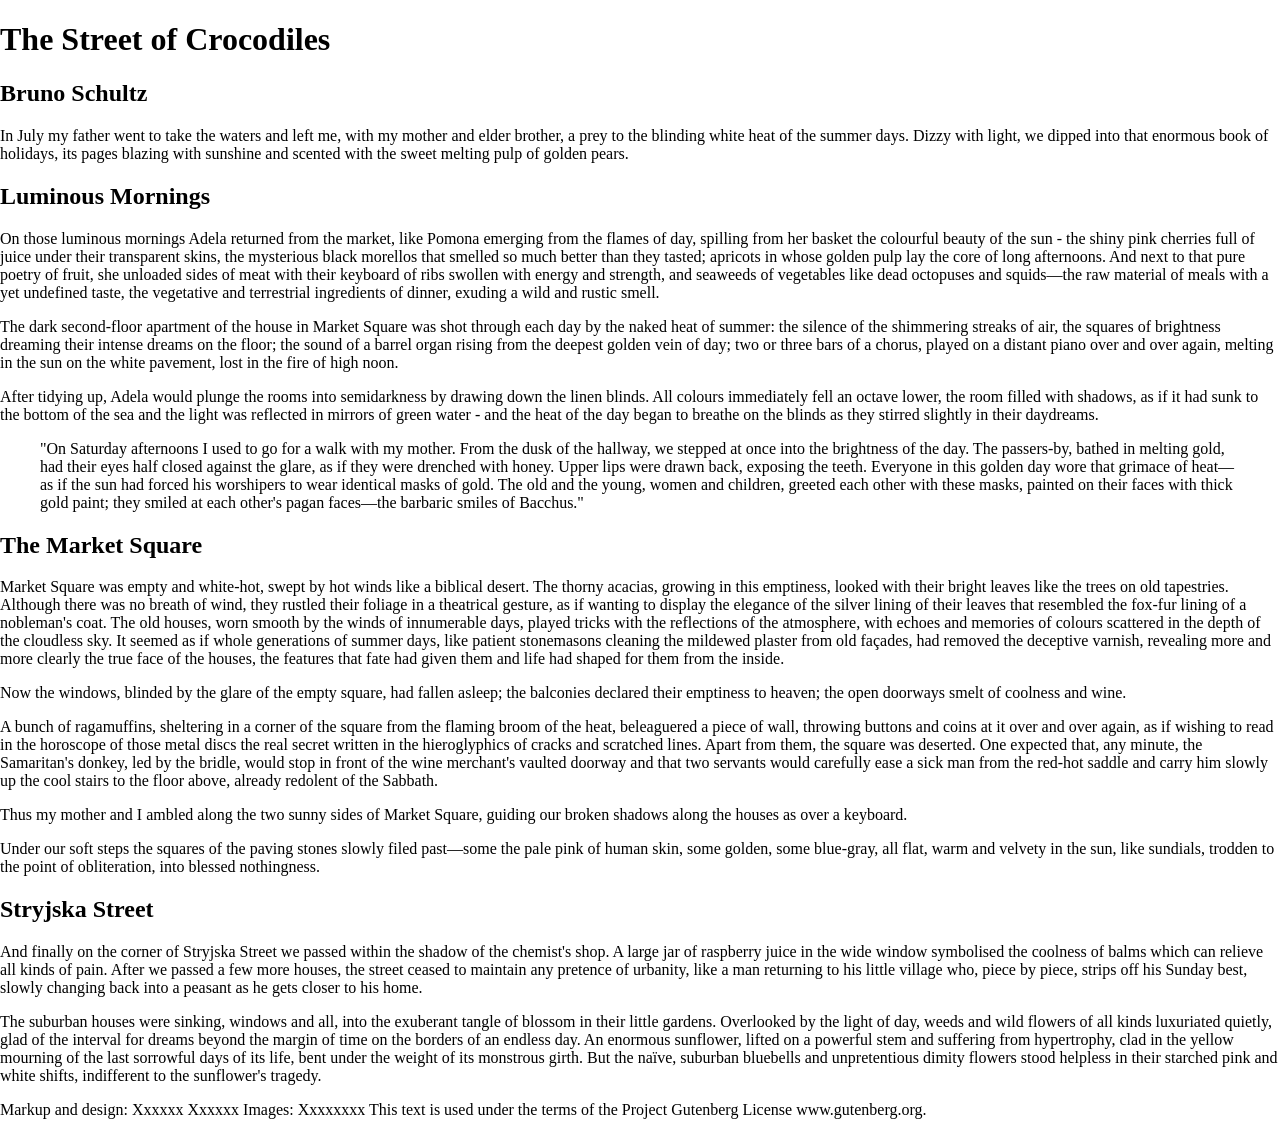
==== index-2.html @ 6c395d3c "Refactor HTML structure and update stylesheets" ====
<!DOCTYPE html>
<html lang="en">
<head>
<meta charset="UTF-8">
  <link href="css/reset.css" type="text/css" rel="stylesheet"/>
  <link href="css/style.css" type="text/css" rel="stylesheet"/>
  <link rel="preconnect" href="https://fonts.googleapis.com">
<link rel="preconnect" href="https://fonts.gstatic.com" crossorigin>
<link href="https://fonts.googleapis.com/css2?family=Merriweather+Sans:ital,wght@0,300..800;1,300..800&family=Merriweather:ital,opsz,wght@0,18..144,300..900;1,18..144,300..900&display=swap" rel="stylesheet">
    
   <title>The Street of Crocodiles</title>
</head>
<body>
   <header>
   <h1>The Street of Crocodiles</h1>
<h2>Bruno Schultz</h2>

<p>In July my father went to take the waters and left me, with my mother and elder brother, a prey to the blinding white heat of the summer days. Dizzy with light, we dipped into that enormous book of holidays, its pages blazing with sunshine and scented with the sweet melting pulp of golden pears.</p>
</header>

<section>
   <h2>Luminous Mornings</h2>

      <p>On those luminous mornings Adela returned from the market, like Pomona emerging from the flames of day, spilling from her basket the colourful beauty of the sun - the shiny pink cherries full of juice under their transparent skins, the mysterious black morellos that smelled so much better than they tasted; apricots in whose golden pulp lay the core of long afternoons. And next to that pure poetry of fruit, she unloaded sides of meat with their keyboard of ribs swollen with energy and strength, and seaweeds of vegetables like dead octopuses and squids—the raw material of meals with a yet undefined taste, the vegetative and terrestrial ingredients of dinner, exuding a wild and rustic smell.</p>

      <p>The dark second-floor apartment of the house in Market Square was shot through each day by the naked heat of summer: the silence of the shimmering streaks of air, the squares of brightness dreaming their intense dreams on the floor; the sound of a barrel organ rising from the deepest golden vein of day; two or three bars of a chorus, played on a distant piano over and over again, melting in the sun on the white pavement, lost in the fire of high noon.</p>

      <p>After tidying up, Adela would plunge the rooms into semidarkness by drawing down the linen blinds. All colours immediately fell an octave lower, the room filled with shadows, as if it had sunk to the bottom of the sea and the light was reflected in mirrors of green water - and the heat of the day began to breathe on the blinds as they stirred slightly in their daydreams.</p>

      <blockquote>
         <p>"On Saturday afternoons I used to go for a walk with my mother. From the dusk of the hallway, we stepped at once into the brightness of the day. The passers-by, bathed in melting gold, had their eyes half closed against the glare, as if they were drenched with honey. Upper lips were drawn back, exposing the teeth. Everyone in this golden day wore that grimace of heat—as if the sun had forced his worshipers to wear identical masks of gold. The old and the young, women and children, greeted each other with these masks, painted on their faces with thick gold paint; they smiled at each other's pagan faces—the barbaric smiles of Bacchus."</p>
   </blockquote>
</section>

<section>
   <h2>The Market Square</h2>

      <p>Market Square was empty and white-hot, swept by hot winds like a biblical desert. The thorny acacias, growing in this emptiness, looked with their bright leaves like the trees on old tapestries. Although there was no breath of wind, they rustled their foliage in a theatrical gesture, as if wanting to display the elegance of the silver lining of their leaves that resembled the fox-fur lining of a nobleman's coat. The old houses, worn smooth by the winds of innumerable days, played tricks with the reflections of the atmosphere, with echoes and memories of colours scattered in the depth of the cloudless sky. It seemed as if whole generations of summer days, like patient stonemasons cleaning the mildewed plaster from old façades, had removed the deceptive varnish, revealing more and more clearly the true face of the houses, the features that fate had given them and life had shaped for them from the inside.</p>

<p>Now the windows, blinded by the glare of the empty square, had fallen asleep; the balconies declared their emptiness to heaven; the open doorways smelt of coolness and wine.</p>

<p>A bunch of ragamuffins, sheltering in a corner of the square from the flaming broom of the heat, beleaguered a piece of wall, throwing buttons and coins at it over and over again, as if wishing to read in the horoscope of those metal discs the real secret written in the hieroglyphics of cracks and scratched lines. Apart from them, the square was deserted. One expected that, any minute, the Samaritan's donkey, led by the bridle, would stop in front of the wine merchant's vaulted doorway and that two servants would carefully ease a sick man from the red-hot saddle and carry him slowly up the cool stairs to the floor above, already redolent of the Sabbath.</p>

<p>Thus my mother and I ambled along the two sunny sides of Market Square, guiding our broken shadows along the houses as over a keyboard.</p>

<p>Under our soft steps the squares of the paving stones slowly filed past—some the pale pink of human skin, some golden, some blue-gray, all flat, warm and velvety in the sun, like sundials, trodden to the point of obliteration, into blessed nothingness.</p>
</section>

<section>
<h2>Stryjska Street</h2>

<p>And finally on the corner of Stryjska Street we passed within the shadow of the chemist's shop. A large jar of raspberry juice in the wide window symbolised the coolness of balms which can relieve all kinds of pain. After we passed a few more houses, the street ceased to maintain any pretence of urbanity, like a man returning to his little village who, piece by piece, strips off his Sunday best, slowly changing back into a peasant as he gets closer to his home.</p>

<p>The suburban houses were sinking, windows and all, into the exuberant tangle of blossom in their little gardens. Overlooked by the light of day, weeds and wild flowers of all kinds luxuriated quietly, glad of the interval for dreams beyond the margin of time on the borders of an endless day. An enormous sunflower, lifted on a powerful stem and suffering from hypertrophy, clad in the yellow mourning of the last sorrowful days of its life, bent under the weight of its monstrous girth. But the naïve, suburban bluebells and unpretentious dimity flowers stood helpless in their starched pink and white shifts, indifferent to the sunflower's tragedy.</p>
</section>

<footer>
<p>Markup and design: Xxxxxx Xxxxxx
Images: Xxxxxxxx 
This text is used under the terms of the Project Gutenberg License www.gutenberg.org.</p>
</footer>
</body>
</html>
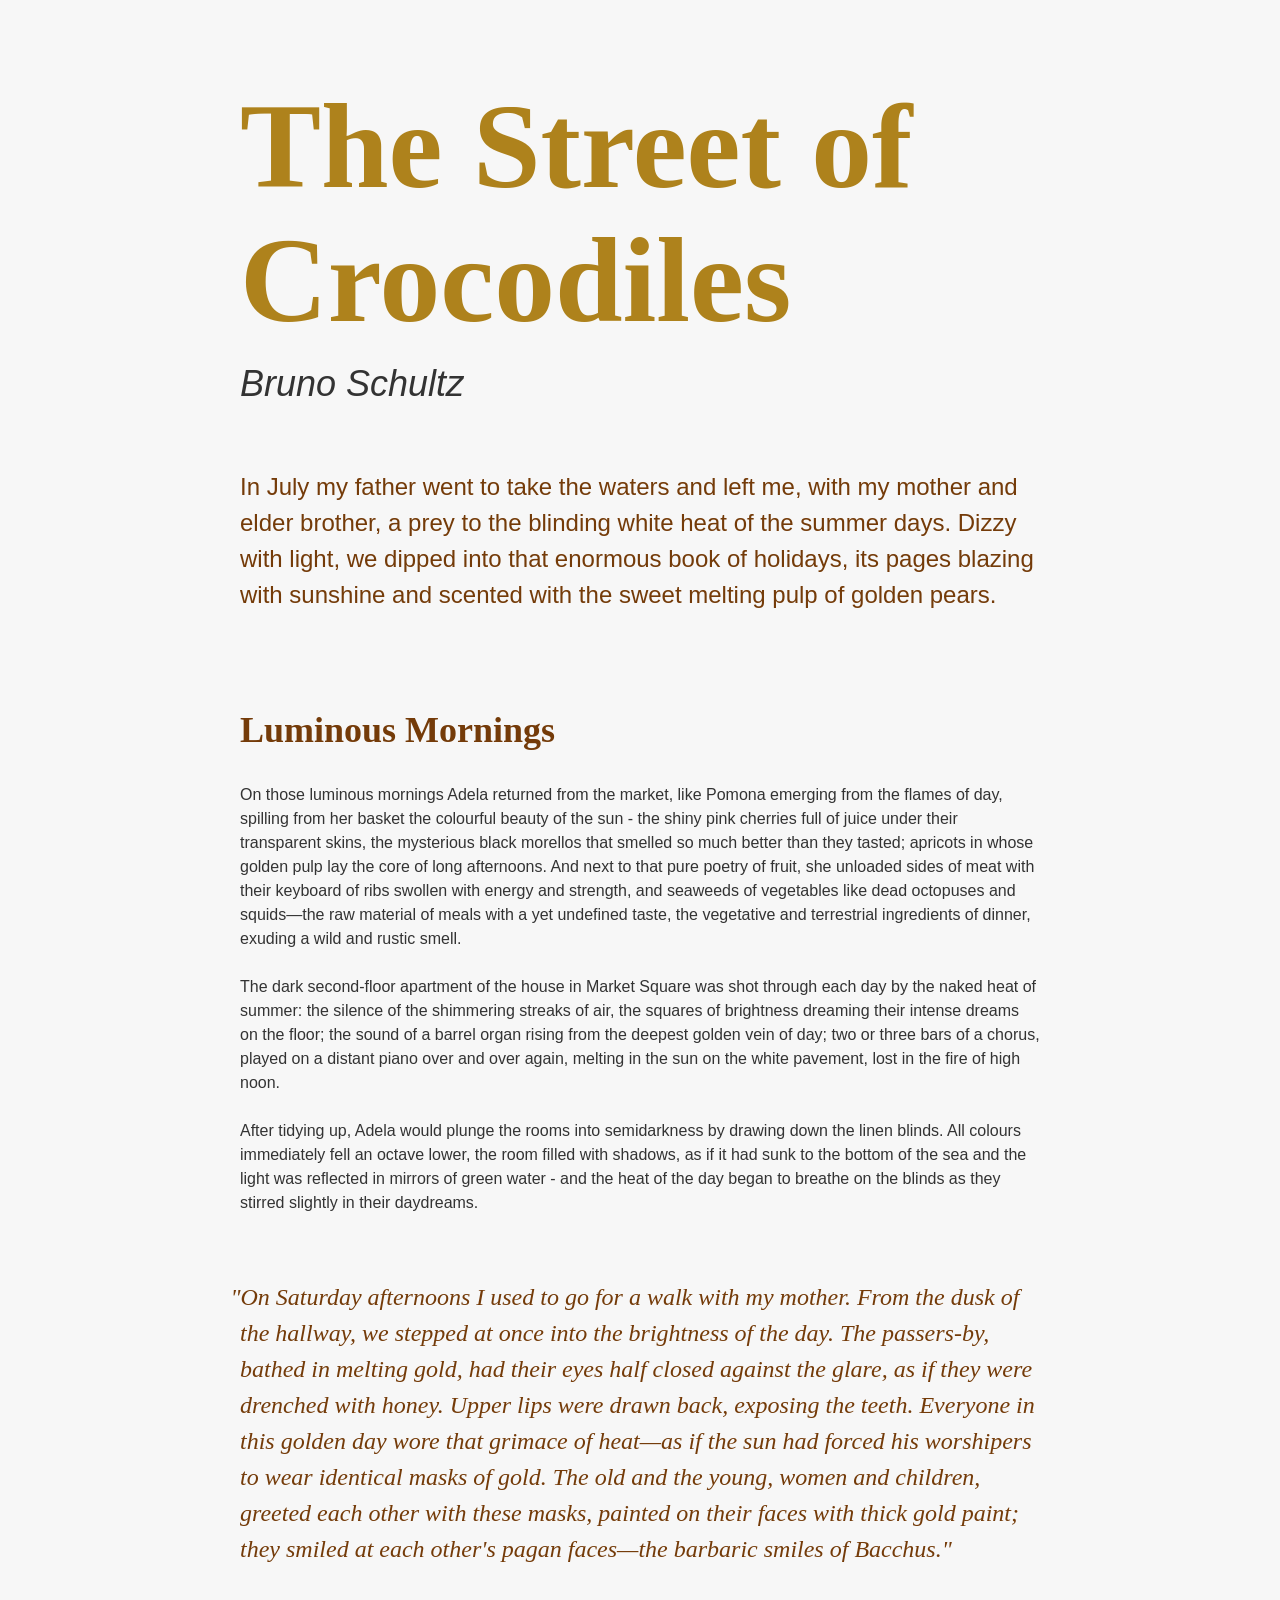
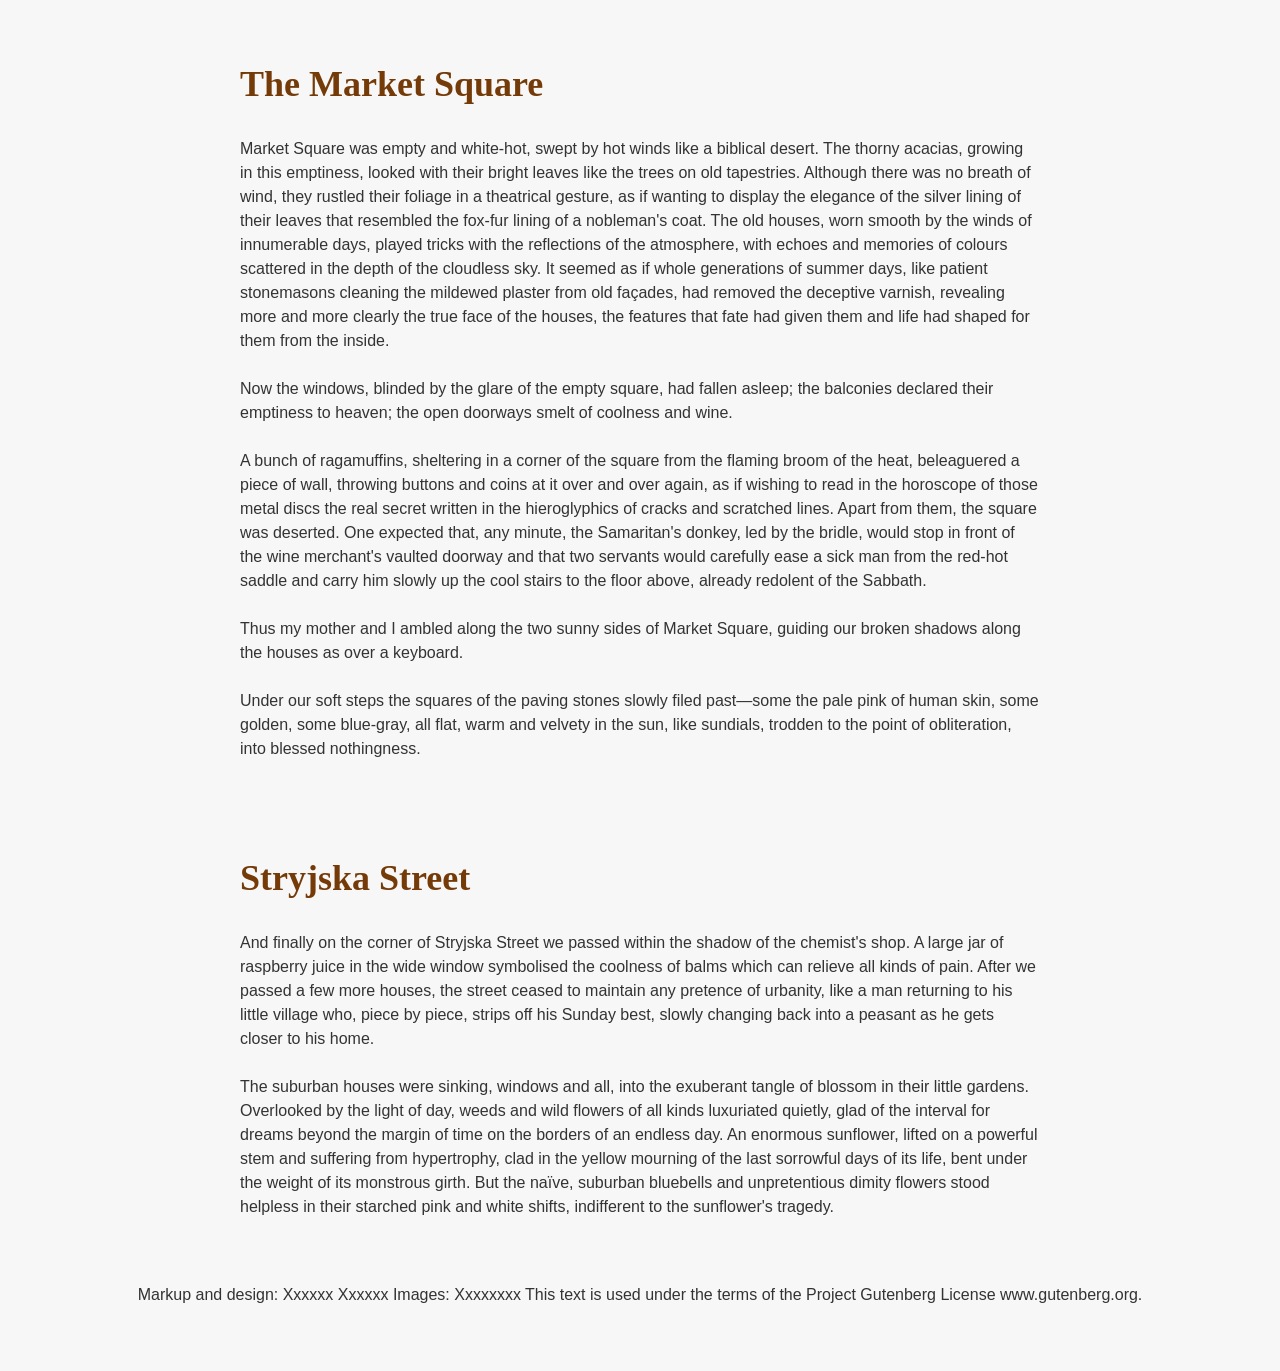
==== commit 1b00038a: "Refresh CSS link in index-2" ====
--- a/index-2.html
+++ b/index-2.html
@@ -2,8 +2,15 @@
 <html lang="en">
 <head>
 <meta charset="UTF-8">
+
+  
   <link href="css/reset.css" type="text/css" rel="stylesheet"/>
-  <link href="css/style.css" type="text/css" rel="stylesheet"/>
+  <link href="css/style.css?v=186a3a0" type="text/css" rel="stylesheet"/>
+
+
+
+
+  
   <link rel="preconnect" href="https://fonts.googleapis.com">
 <link rel="preconnect" href="https://fonts.gstatic.com" crossorigin>
 <link href="https://fonts.googleapis.com/css2?family=Merriweather+Sans:ital,wght@0,300..800;1,300..800&family=Merriweather:ital,opsz,wght@0,18..144,300..900;1,18..144,300..900&display=swap" rel="stylesheet">
@@ -20,11 +27,8 @@
 
 <section>
    <h2>Luminous Mornings</h2>
-
       <p>On those luminous mornings Adela returned from the market, like Pomona emerging from the flames of day, spilling from her basket the colourful beauty of the sun - the shiny pink cherries full of juice under their transparent skins, the mysterious black morellos that smelled so much better than they tasted; apricots in whose golden pulp lay the core of long afternoons. And next to that pure poetry of fruit, she unloaded sides of meat with their keyboard of ribs swollen with energy and strength, and seaweeds of vegetables like dead octopuses and squids—the raw material of meals with a yet undefined taste, the vegetative and terrestrial ingredients of dinner, exuding a wild and rustic smell.</p>
-
       <p>The dark second-floor apartment of the house in Market Square was shot through each day by the naked heat of summer: the silence of the shimmering streaks of air, the squares of brightness dreaming their intense dreams on the floor; the sound of a barrel organ rising from the deepest golden vein of day; two or three bars of a chorus, played on a distant piano over and over again, melting in the sun on the white pavement, lost in the fire of high noon.</p>
-
       <p>After tidying up, Adela would plunge the rooms into semidarkness by drawing down the linen blinds. All colours immediately fell an octave lower, the room filled with shadows, as if it had sunk to the bottom of the sea and the light was reflected in mirrors of green water - and the heat of the day began to breathe on the blinds as they stirred slightly in their daydreams.</p>
 
       <blockquote>
@@ -34,23 +38,16 @@
 
 <section>
    <h2>The Market Square</h2>
-
       <p>Market Square was empty and white-hot, swept by hot winds like a biblical desert. The thorny acacias, growing in this emptiness, looked with their bright leaves like the trees on old tapestries. Although there was no breath of wind, they rustled their foliage in a theatrical gesture, as if wanting to display the elegance of the silver lining of their leaves that resembled the fox-fur lining of a nobleman's coat. The old houses, worn smooth by the winds of innumerable days, played tricks with the reflections of the atmosphere, with echoes and memories of colours scattered in the depth of the cloudless sky. It seemed as if whole generations of summer days, like patient stonemasons cleaning the mildewed plaster from old façades, had removed the deceptive varnish, revealing more and more clearly the true face of the houses, the features that fate had given them and life had shaped for them from the inside.</p>
-
 <p>Now the windows, blinded by the glare of the empty square, had fallen asleep; the balconies declared their emptiness to heaven; the open doorways smelt of coolness and wine.</p>
-
 <p>A bunch of ragamuffins, sheltering in a corner of the square from the flaming broom of the heat, beleaguered a piece of wall, throwing buttons and coins at it over and over again, as if wishing to read in the horoscope of those metal discs the real secret written in the hieroglyphics of cracks and scratched lines. Apart from them, the square was deserted. One expected that, any minute, the Samaritan's donkey, led by the bridle, would stop in front of the wine merchant's vaulted doorway and that two servants would carefully ease a sick man from the red-hot saddle and carry him slowly up the cool stairs to the floor above, already redolent of the Sabbath.</p>
-
 <p>Thus my mother and I ambled along the two sunny sides of Market Square, guiding our broken shadows along the houses as over a keyboard.</p>
-
 <p>Under our soft steps the squares of the paving stones slowly filed past—some the pale pink of human skin, some golden, some blue-gray, all flat, warm and velvety in the sun, like sundials, trodden to the point of obliteration, into blessed nothingness.</p>
 </section>
 
 <section>
 <h2>Stryjska Street</h2>
-
 <p>And finally on the corner of Stryjska Street we passed within the shadow of the chemist's shop. A large jar of raspberry juice in the wide window symbolised the coolness of balms which can relieve all kinds of pain. After we passed a few more houses, the street ceased to maintain any pretence of urbanity, like a man returning to his little village who, piece by piece, strips off his Sunday best, slowly changing back into a peasant as he gets closer to his home.</p>
-
 <p>The suburban houses were sinking, windows and all, into the exuberant tangle of blossom in their little gardens. Overlooked by the light of day, weeds and wild flowers of all kinds luxuriated quietly, glad of the interval for dreams beyond the margin of time on the borders of an endless day. An enormous sunflower, lifted on a powerful stem and suffering from hypertrophy, clad in the yellow mourning of the last sorrowful days of its life, bent under the weight of its monstrous girth. But the naïve, suburban bluebells and unpretentious dimity flowers stood helpless in their starched pink and white shifts, indifferent to the sunflower's tragedy.</p>
 </section>
 
--- a/css/style.css
+++ b/css/style.css
@@ -0,0 +1,68 @@
+body {
+    background: #f7f7f7;
+    color: #333333;
+    font-family: "Merriweather Sans", sans-serif;
+}
+
+section, header {
+    width: 80%;
+    max-width: 800px;
+    margin: auto;
+}
+
+/* Typography */
+
+h1, h2 {
+    font-family: "Merriweather", serif;
+}
+
+h1, h2, blockquote {
+    color: #743B09;
+}
+
+h1 {
+    font-size: 7.594rem;
+    line-height: 1.1;
+    color: #AE821C;
+    margin: 5rem 0 1rem 0;
+}
+
+h2 {
+    font-size: 2.250rem;
+    margin: 6rem 0 2rem 0;
+}
+
+header h2 {
+    font-family: "Merriweather Sans", sans-serif;
+    font-weight: 300;
+    color: #333333;
+    font-style: oblique;
+    margin: 1rem 0 4rem 0;
+}
+
+header p {
+    font-family: "Merriweather Sans", sans-serif;
+    font-size: 1.5rem;
+    font-weight: 300;
+    color: #743B09;
+}
+
+p, blockquote {
+    margin-bottom: 1.5rem;
+    line-height: 1.5;
+}
+
+blockquote {
+    font-family: "Merriweather", serif;
+    line-height: 1.6;
+    font-style: italic;
+    font-size: 1.5rem;
+    hanging-punctuation: first;
+    text-indent: -0.6rem;
+    margin: 4rem 0 2rem 0;
+}
+
+footer {
+    text-align: center;
+    margin: 4rem 0;
+}
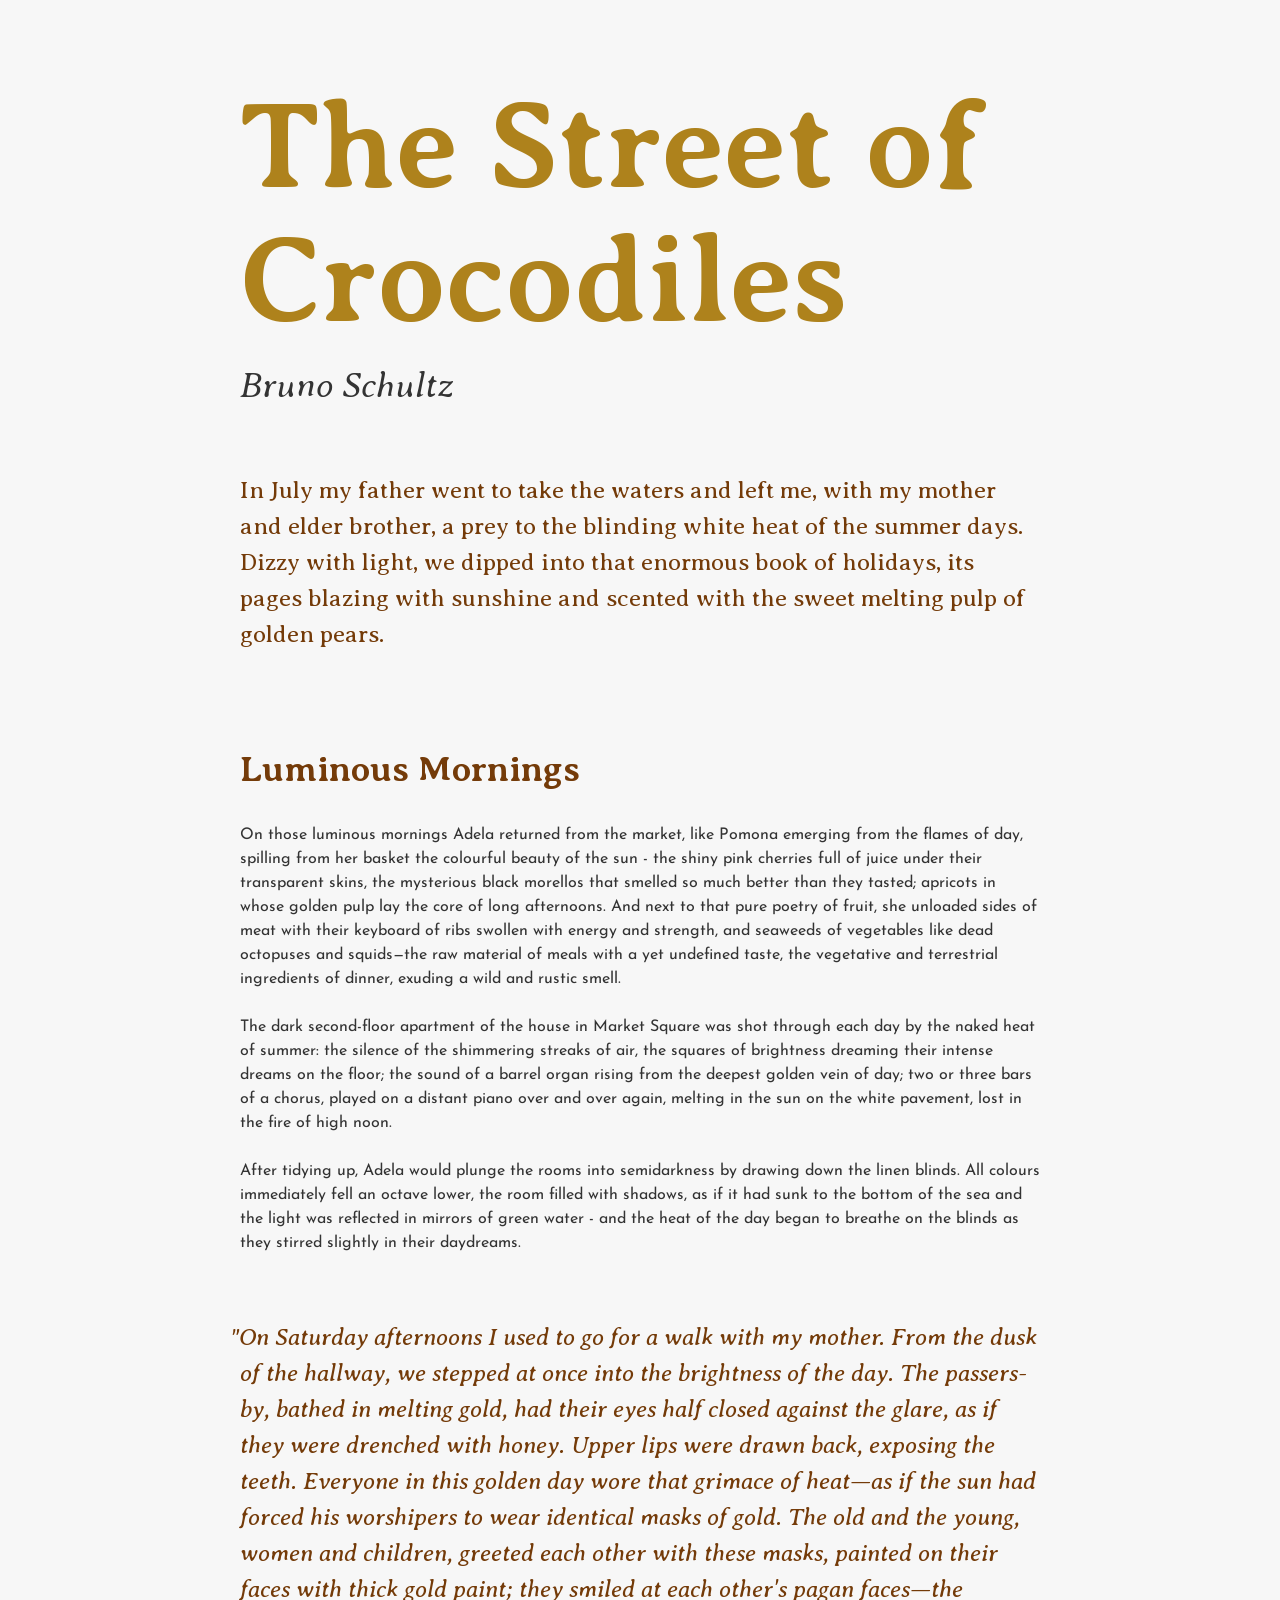
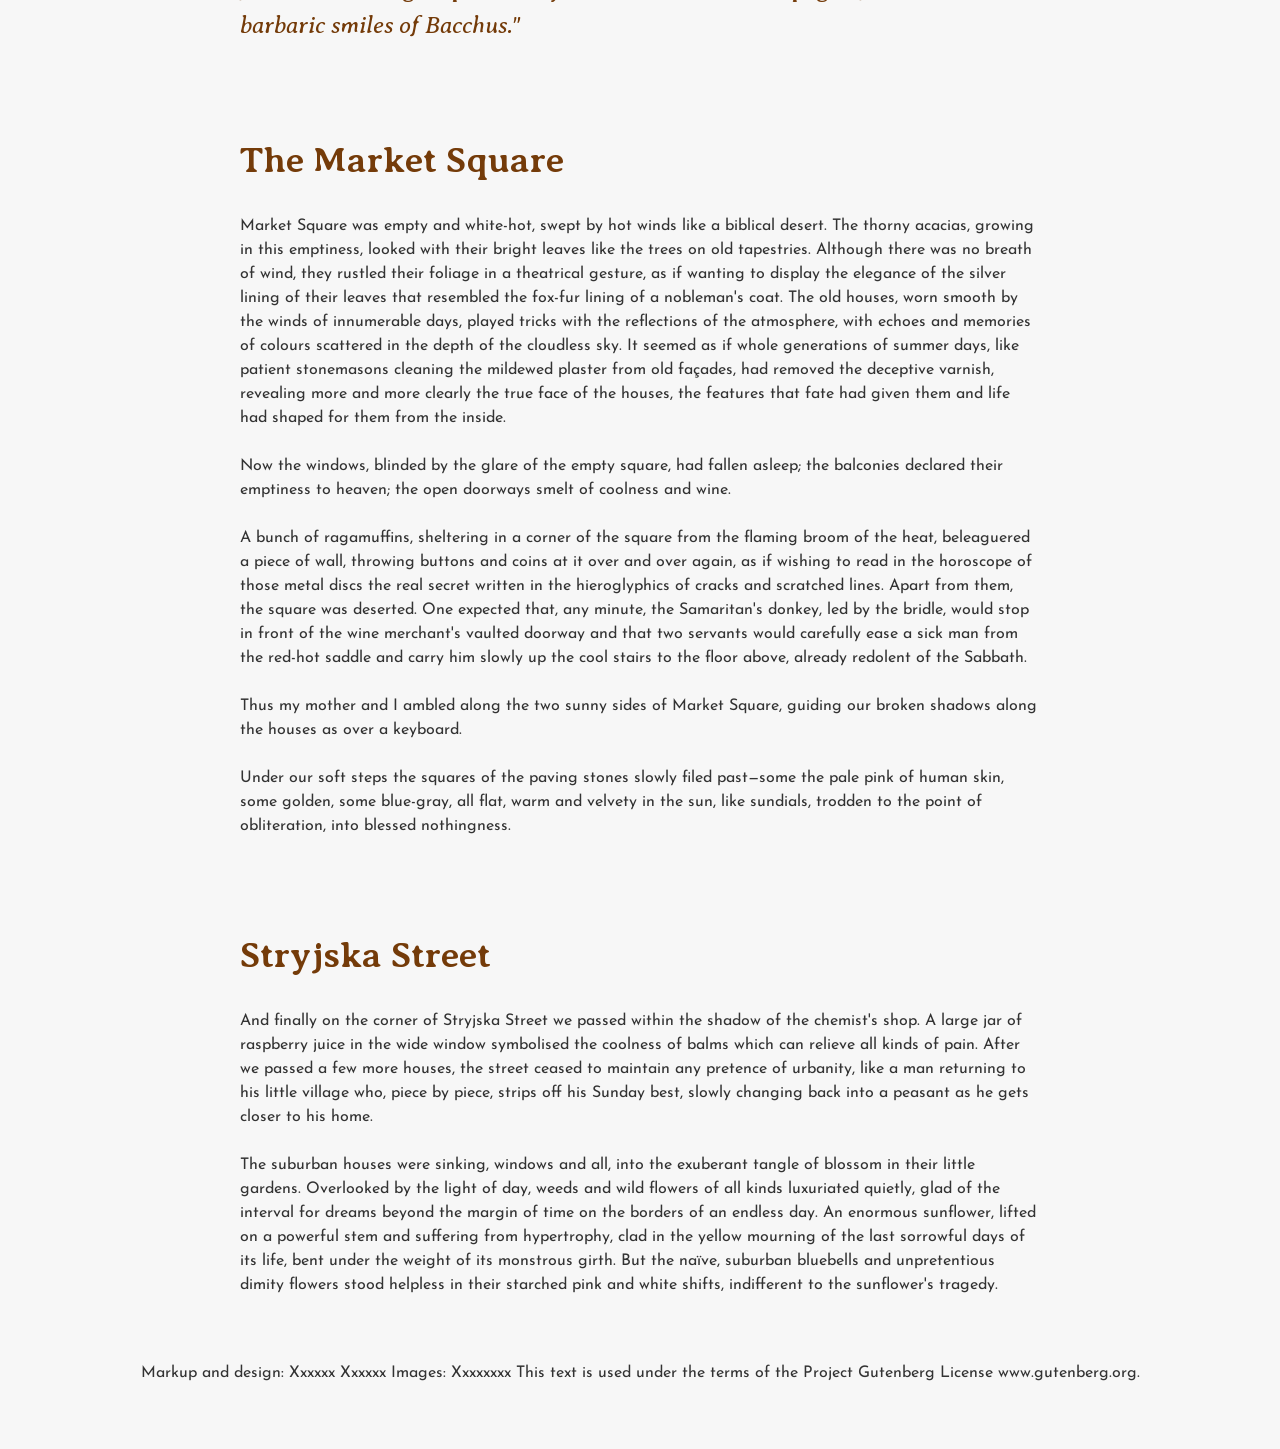
==== commit 2f0a0286: "Update font links in index-2.html" ====
--- a/index-2.html
+++ b/index-2.html
@@ -2,19 +2,14 @@
 <html lang="en">
 <head>
 <meta charset="UTF-8">
-
   
   <link href="css/reset.css" type="text/css" rel="stylesheet"/>
   <link href="css/style.css?v=186a3a0" type="text/css" rel="stylesheet"/>
 
-
-
-
+<link rel="preconnect" href="https://fonts.googleapis.com">
+<link rel="preconnect" href="https://fonts.gstatic.com" crossorigin>
+<link href="https://fonts.googleapis.com/css2?family=Averia+Serif+Libre&family=Josefin+Sans:ital,wght@0,100..700;1,100..700&display=swap" rel="stylesheet">
   
-  <link rel="preconnect" href="https://fonts.googleapis.com">
-<link rel="preconnect" href="https://fonts.gstatic.com" crossorigin>
-<link href="https://fonts.googleapis.com/css2?family=Merriweather+Sans:ital,wght@0,300..800;1,300..800&family=Merriweather:ital,opsz,wght@0,18..144,300..900;1,18..144,300..900&display=swap" rel="stylesheet">
-    
    <title>The Street of Crocodiles</title>
 </head>
 <body>
--- a/css/style.css
+++ b/css/style.css
@@ -1,7 +1,7 @@
 body {
     background: #f7f7f7;
     color: #333333;
-    font-family: "Merriweather Sans", sans-serif;
+    font-family: "Josefin Sans", sans-serif;
 }
 
 section, header {
@@ -13,7 +13,7 @@
 /* Typography */
 
 h1, h2 {
-    font-family: "Merriweather", serif;
+font-family: "Averia Serif Libre", serif;
 }
 
 h1, h2, blockquote {
@@ -33,7 +33,7 @@
 }
 
 header h2 {
-    font-family: "Merriweather Sans", sans-serif;
+     font-family: "Averia Serif Libre", serif;
     font-weight: 300;
     color: #333333;
     font-style: oblique;
@@ -41,7 +41,7 @@
 }
 
 header p {
-    font-family: "Merriweather Sans", sans-serif;
+    font-family: "Averia Serif Libre", serif;
     font-size: 1.5rem;
     font-weight: 300;
     color: #743B09;
@@ -53,7 +53,7 @@
 }
 
 blockquote {
-    font-family: "Merriweather", serif;
+   font-family: "Averia Serif Libre", serif;
     line-height: 1.6;
     font-style: italic;
     font-size: 1.5rem;
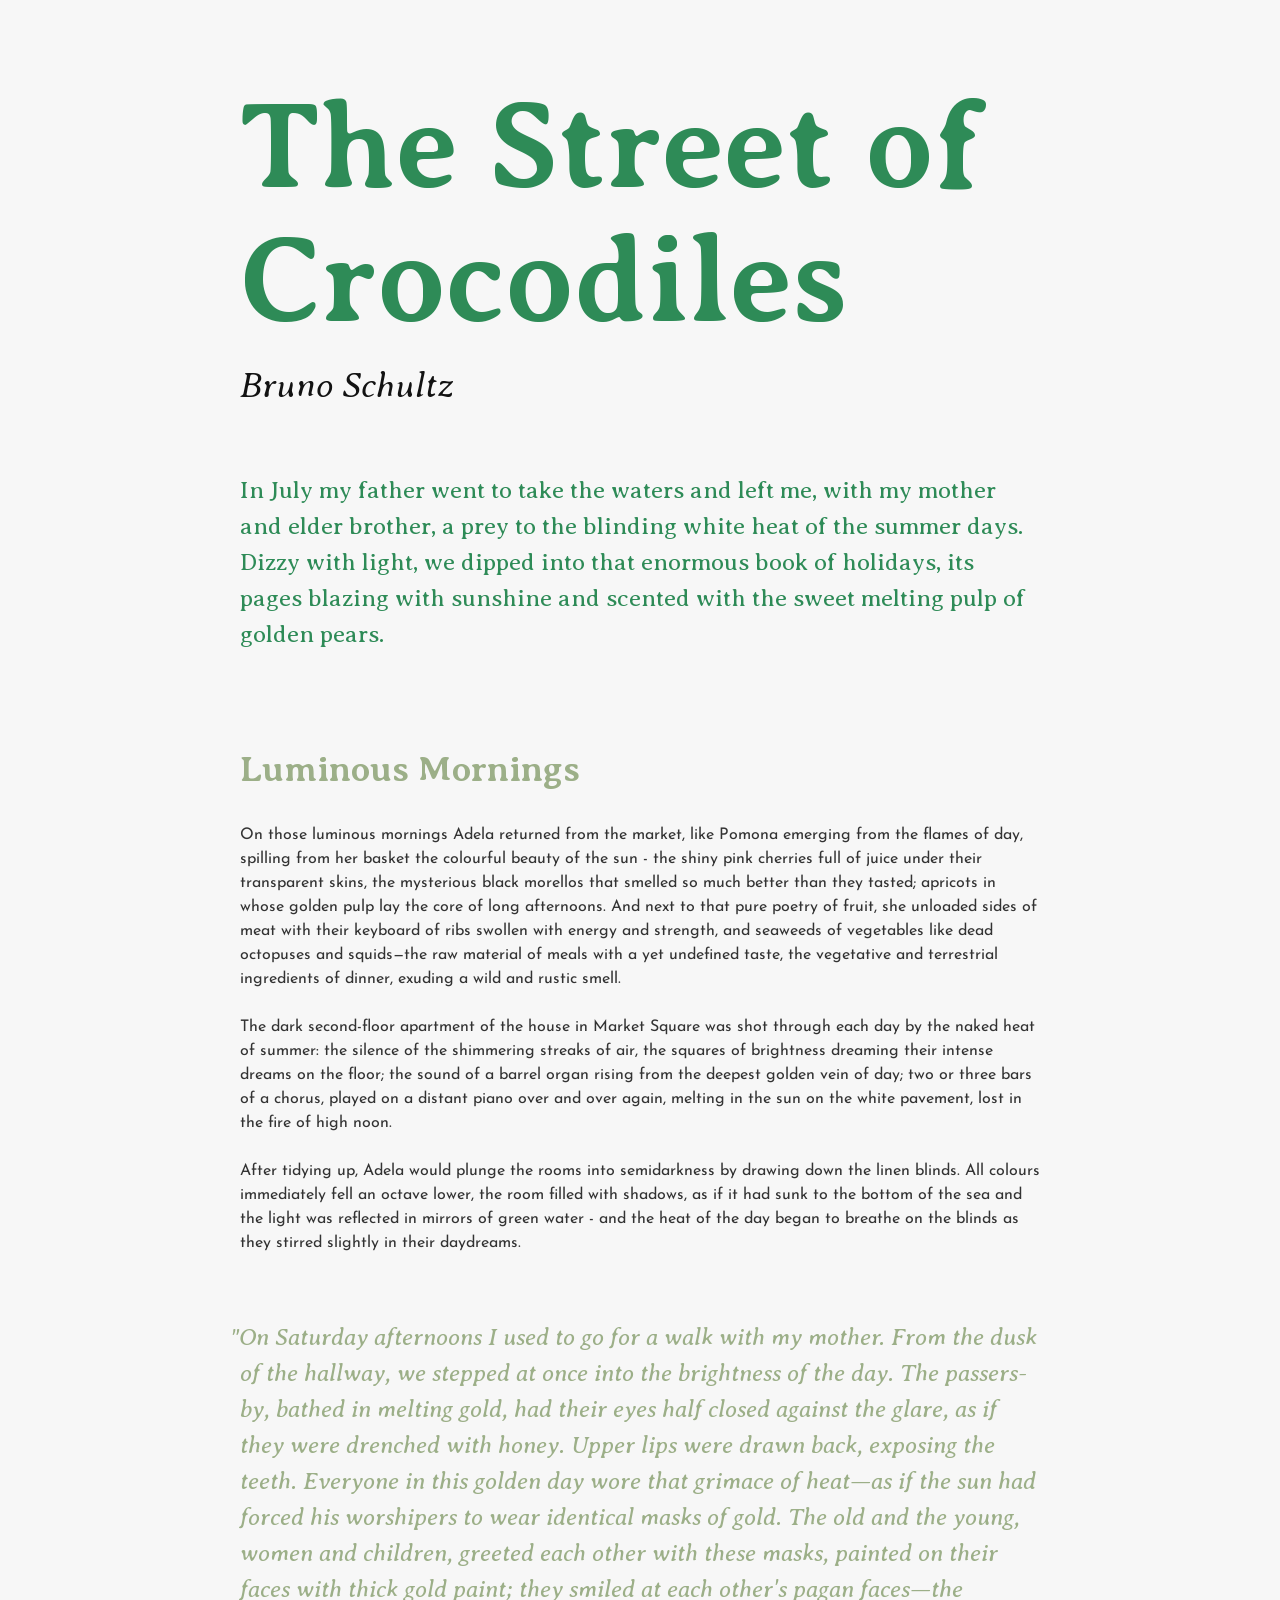
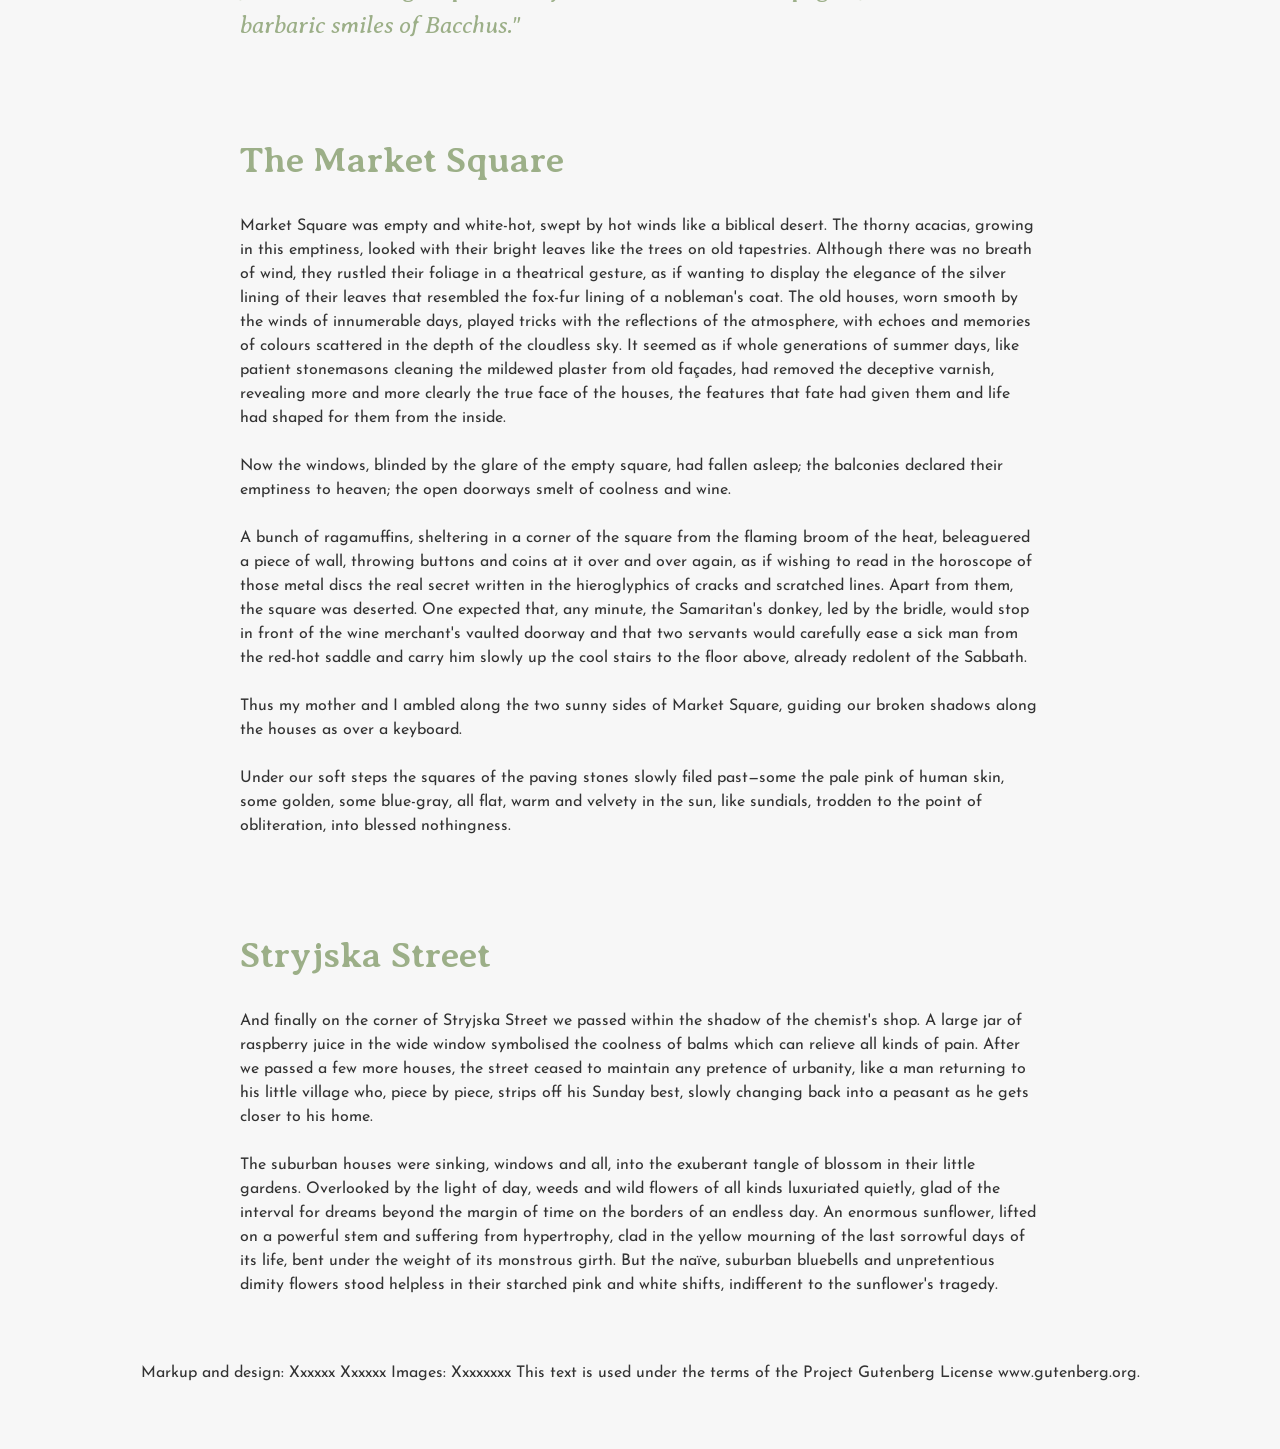
==== commit a3c325f3: "Fix HTML formatting in index-2.html" ====
--- a/index-2.html
+++ b/index-2.html
@@ -11,7 +11,7 @@
 <link href="https://fonts.googleapis.com/css2?family=Averia+Serif+Libre&family=Josefin+Sans:ital,wght@0,100..700;1,100..700&display=swap" rel="stylesheet">
   
    <title>The Street of Crocodiles</title>
-</head>
+
 <body>
    <header>
    <h1>The Street of Crocodiles</h1>
--- a/css/style.css
+++ b/css/style.css
@@ -17,13 +17,13 @@
 }
 
 h1, h2, blockquote {
-    color: #743B09;
+    color: #9caf88;
 }
 
 h1 {
     font-size: 7.594rem;
     line-height: 1.1;
-    color: #AE821C;
+    color: seagreen;
     margin: 5rem 0 1rem 0;
 }
 
@@ -35,7 +35,7 @@
 header h2 {
      font-family: "Averia Serif Libre", serif;
     font-weight: 300;
-    color: #333333;
+    color: #121212;
     font-style: oblique;
     margin: 1rem 0 4rem 0;
 }
@@ -44,7 +44,7 @@
     font-family: "Averia Serif Libre", serif;
     font-size: 1.5rem;
     font-weight: 300;
-    color: #743B09;
+    color: seagreen;
 }
 
 p, blockquote {
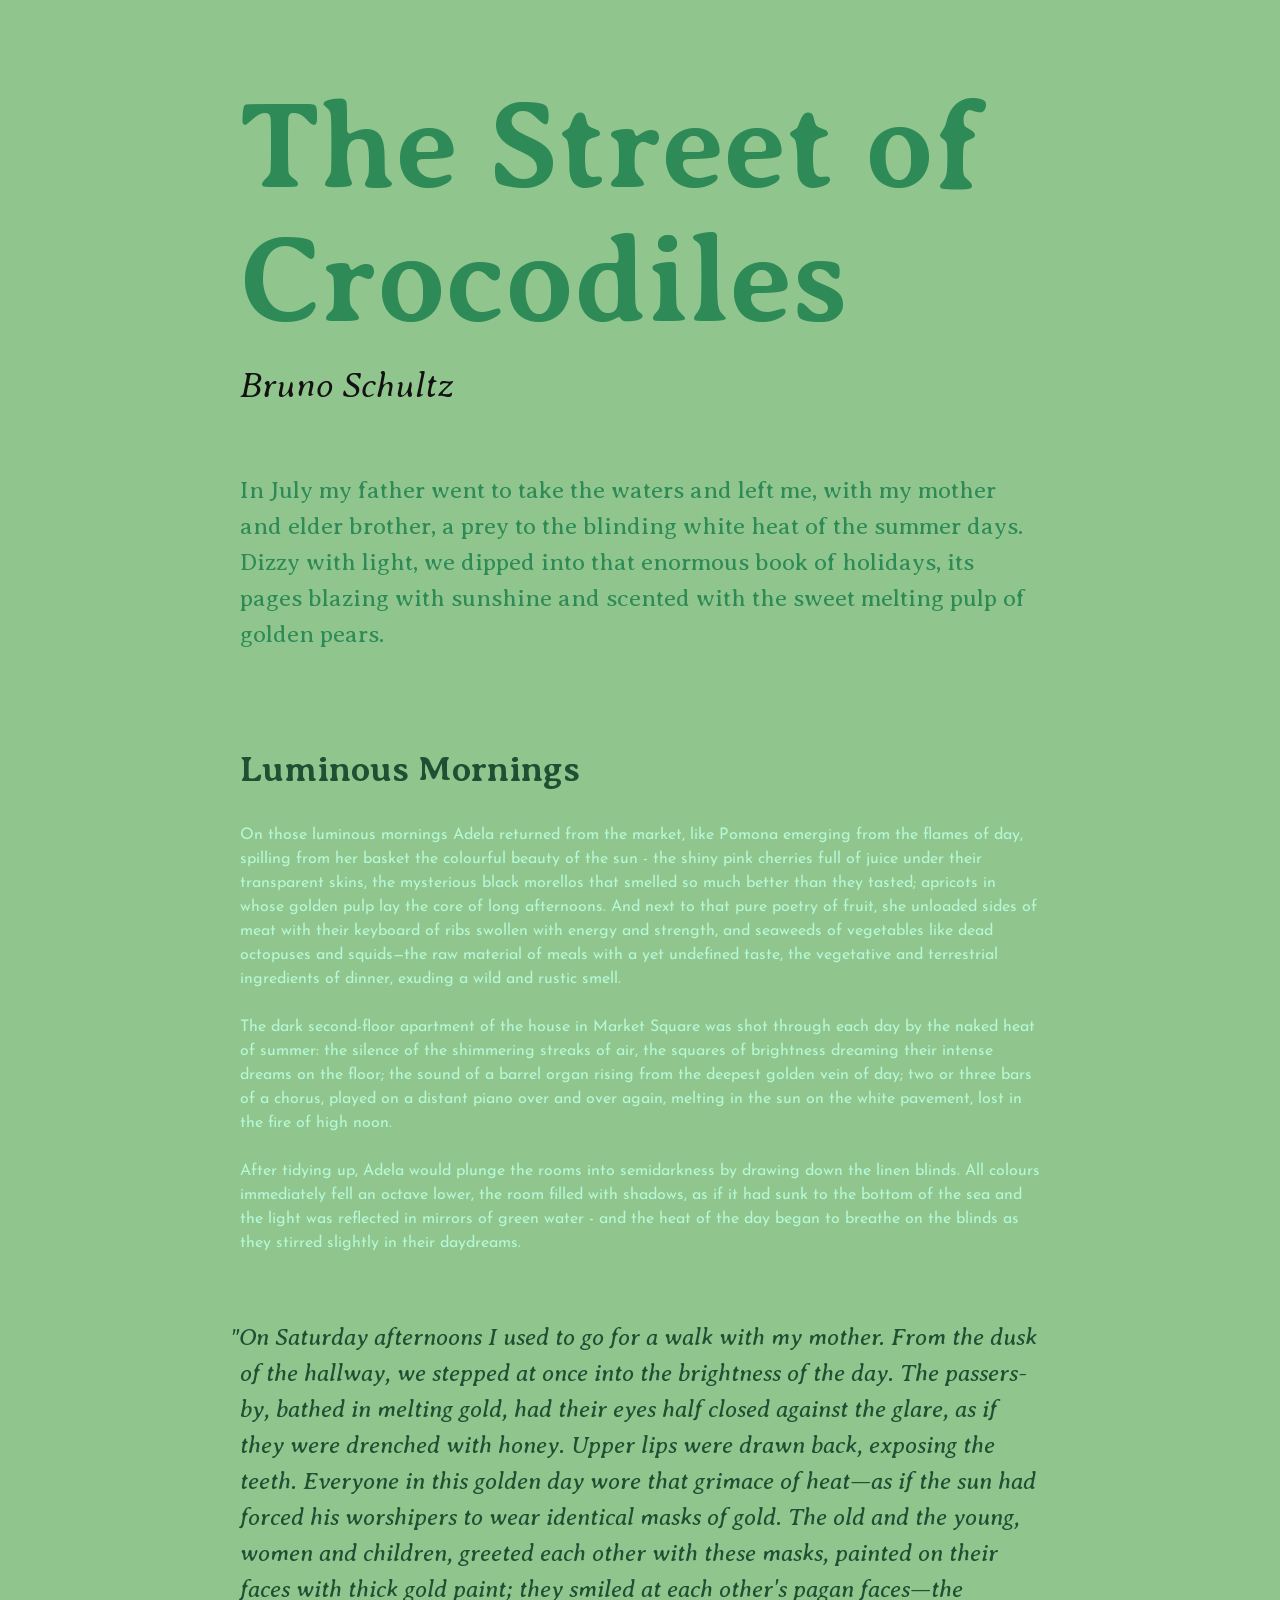
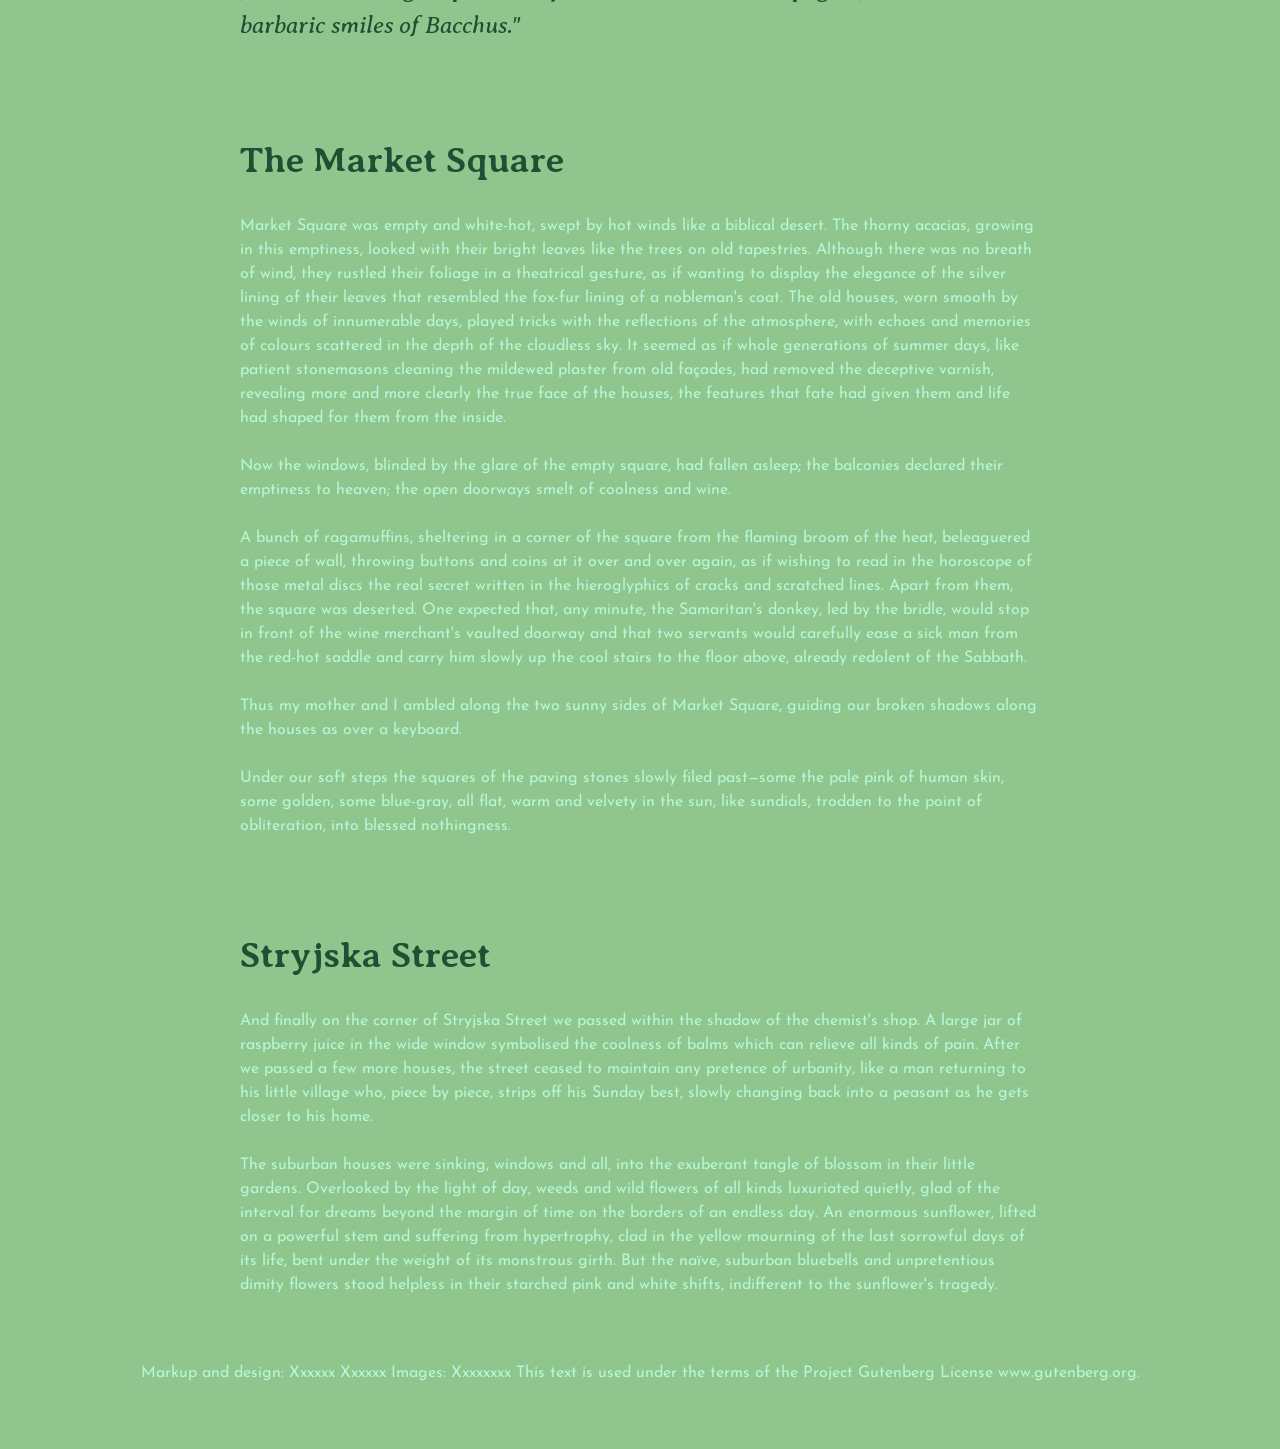
==== commit 4e4d1874: "new additions" ====
--- a/index-2.html
+++ b/index-2.html
@@ -4,7 +4,7 @@
 <meta charset="UTF-8">
   
   <link href="css/reset.css" type="text/css" rel="stylesheet"/>
-  <link href="css/style.css?v=186a3a0" type="text/css" rel="stylesheet"/>
+  <link href="css/style.css" type="text/css" rel="stylesheet"/>
 
 <link rel="preconnect" href="https://fonts.googleapis.com">
 <link rel="preconnect" href="https://fonts.gstatic.com" crossorigin>
--- a/css/style.css
+++ b/css/style.css
@@ -1,6 +1,6 @@
 body {
-    background: #f7f7f7;
-    color: #333333;
+    background: #90c68d;
+    color: #b5f8d6;
     font-family: "Josefin Sans", sans-serif;
 }
 
@@ -17,7 +17,7 @@
 }
 
 h1, h2, blockquote {
-    color: #9caf88;
+    color: #204f33;
 }
 
 h1 {
@@ -33,7 +33,7 @@
 }
 
 header h2 {
-     font-family: "Averia Serif Libre", serif;
+    font-family: "Averia Serif Libre", serif;
     font-weight: 300;
     color: #121212;
     font-style: oblique;
@@ -62,6 +62,73 @@
     margin: 4rem 0 2rem 0;
 }
 
+/*-- navigation --*/
+
+.responsivenav {
+        background: #ade59d;
+        padding-bottom: 10px;
+        display: flex;
+        justify-content: space-between;
+        align-items: center;
+}
+
+#logo {
+        font-size: 2rem;
+        color: #e7f5cb;
+        font-family: 'Averia Serif Libre', serif;
+        font-weight: 600;
+        padding-left: 35px;
+}
+
+/*--Styling Links--*/
+
+a{ 
+    color:#204f33;
+    text-decoration: none;
+    border-bottom: 2xp dotted;
+    font-weight: 600;
+}
+
+a:hover {color: #AE821C;
+        transition: all 0.3s ease-in-out;
+}
+
+nav{
+    display: flex;
+    padding: 1.5rem 0;
+    font-size: 0.8rem;
+}
+
+nav ul {
+    text-align: right;
+    text-transform: uppercase;
+    letter-spacing: 1px;
+    list-style-type: none;
+    padding-right: 70px;
+}
+
+nav ul li {
+    display: in-line;
+    margin-top: 5px;
+}
+
+nav a {
+    border-bottom: none;
+    color: f7f7f7;
+    padding: 10px;
+    text-decoration: none;
+}
+
+ nav a:hover {
+            color:rgb(207, 252, 173);
+            transition: all 0.3s ease-in-out;
+
+ }
+
+ .light {
+    background:#e7f5cb;
+ }
+
 footer {
     text-align: center;
     margin: 4rem 0;
